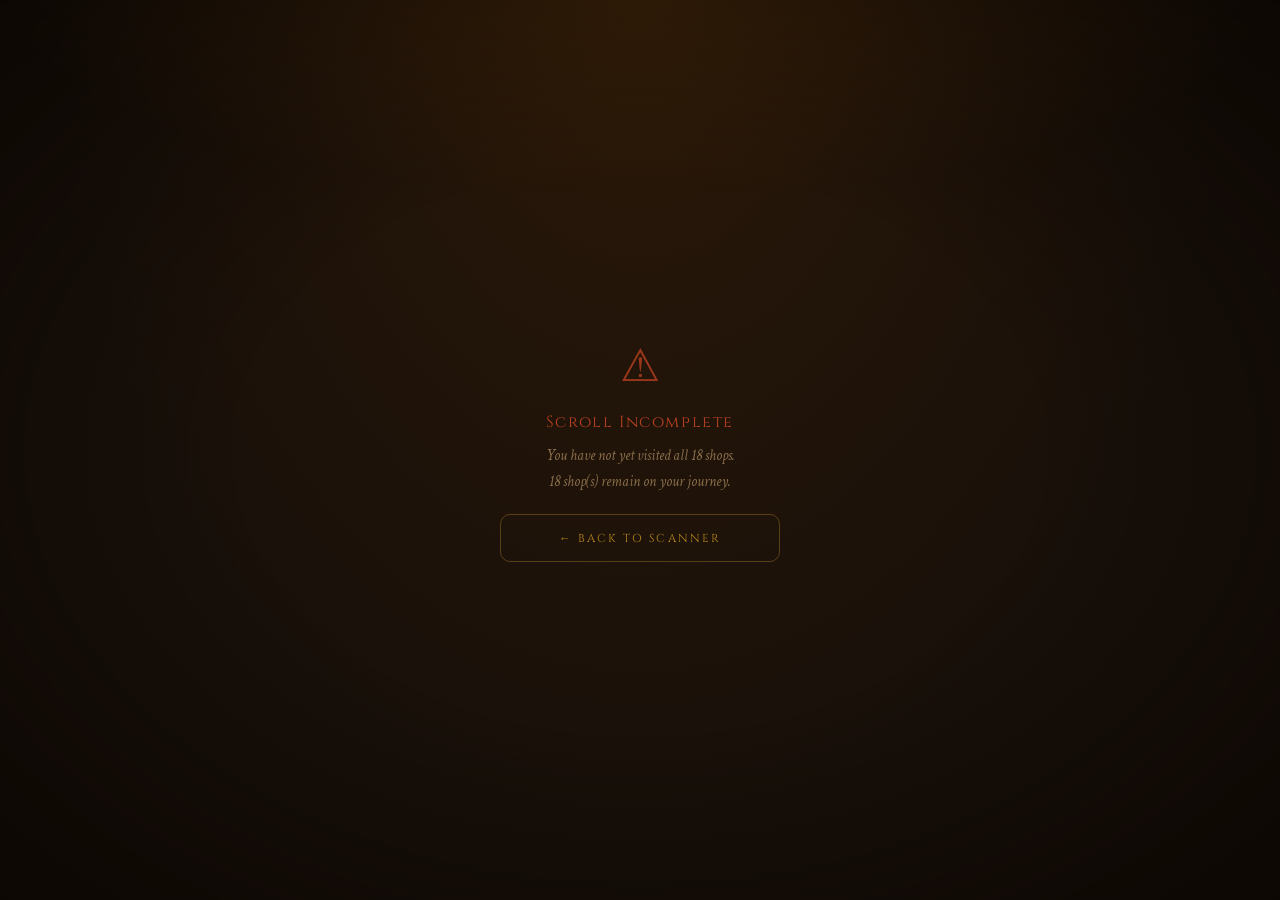
==== completion.html @ 2f6694fc "Final modal and navigation updates" ====
<!DOCTYPE html>
<html lang="en">
<head>
  <meta charset="UTF-8" />
  <meta name="viewport" content="width=device-width, initial-scale=1.0, viewport-fit=cover" />
  <title>Mystery Journey — Quest Complete</title>
  <link rel="preconnect" href="https://fonts.googleapis.com" />
  <link rel="preconnect" href="https://fonts.gstatic.com" crossorigin />
  <link href="https://fonts.googleapis.com/css2?family=Cinzel:wght@400;600;700&family=Crimson+Text:ital,wght@0,400;0,600;1,400&family=Noto+Serif+JP:wght@400;700&display=swap" rel="stylesheet" />
  <link rel="stylesheet" href="style.css" />
</head>
<body>

  <div class="completion-wrapper">

    <p class="completion-subtitle">18問全問正解</p>
    <h1 class="completion-title">ミッション達成</h1>

    <p style="
      font-family:'Crimson Text',serif;
      font-style:italic;
      font-size:0.95rem;
      color:var(--text-muted);
      margin-bottom:26px;
      max-width:320px;
      line-height:1.75;
      text-align:center;
    ">
      君のおかげで<br>
      隠されたメッセージが明らかになった！<br>
    </p>

    <!-- Final answer scroll -->
    <div class="final-answer-box" style="max-width:var(--max-width); width:100%;">
      <div class="final-answer-label">キーワード</div>
      <div class="final-answer-text" id="final-answer-text">…</div>
    </div>

    <!-- Keyword box — all letters revealed -->
    <div class="keyword-box" style="max-width:var(--max-width); width:100%; margin-bottom:20px;">
      <div class="keyword-box-title">― Complete Scroll ―</div>
      <div id="letters-container"></div>
    </div>

    <!-- Overall rating -->
    <div class="completion-rating-box">
      <p class="rating-label" style="text-align:center; margin-bottom:10px;">
        文化祭はいかがでしたか？
        <span class="rating-optional">(任意)</span>
      </p>
      <div class="stars-row" style="justify-content:center;">
        <label class="star-label" data-value="1" for="cs1">★</label>
        <input class="star-input" type="radio" id="cs1" name="cstars" value="1" />
        <label class="star-label" data-value="2" for="cs2">★</label>
        <input class="star-input" type="radio" id="cs2" name="cstars" value="2" />
        <label class="star-label" data-value="3" for="cs3">★</label>
        <input class="star-input" type="radio" id="cs3" name="cstars" value="3" />
        <label class="star-label" data-value="4" for="cs4">★</label>
        <input class="star-input" type="radio" id="cs4" name="cstars" value="4" />
        <label class="star-label" data-value="5" for="cs5">★</label>
        <input class="star-input" type="radio" id="cs5" name="cstars" value="5" />
      </div>
      <button class="btn-primary" id="rate-btn" style="margin-top:14px;">決定</button>
      <p id="rating-saved" style="
        display:none;
        text-align:center;
        color:var(--correct);
        font-family:'Crimson Text',serif;
        font-style:italic;
        margin-top:10px;
        font-size:0.95rem;
      ">✦ ありがとございました！</p>
    </div>

    <p style="
      font-family:'Crimson Text',serif;
      font-style:italic;
      font-size:0.88rem;
      color:var(--text-muted);
      max-width:300px;
      line-height:1.9;
      text-align:center;
    ">
      この画面をどこどこに見せると<br>無料で模擬店を体験できるよ ✦
    </p>
  </div>

  <script src="db.js"></script>
  <script>
    // ---- Letter layout (same as app.js) -------------------
    const QUESTIONS_COMPLETION = [
      { shopId:1,  letter:'あ' }, { shopId:2,  letter:'か' },
      { shopId:3,  letter:'つ' }, { shopId:4,  letter:'き' },
      { shopId:5,  letter:'に' }, { shopId:6,  letter:'さ' },
      { shopId:7,  letter:'け' }, { shopId:8,  letter:'わ' },
      { shopId:9,  letter:'れ' }, { shopId:10, letter:'ら' },
      { shopId:11, letter:'の' }, { shopId:12, letter:'は' },
      { shopId:13, letter:'ま' }, { shopId:14, letter:'ゆ' },
      { shopId:15, letter:'う' }, { shopId:16, letter:'5'  },
      { shopId:17, letter:'1'  }, { shopId:18, letter:'7'  },
    ];

    const LETTER_ROWS = [
      { shopIds: [16, 17, 18], separatorAfter: 16, separator: '／' },
      { shopIds: [1, 2, 3, 4, 5, 6, 7],            trailingChar: '、' },
      { shopIds: [8, 9, 10, 11, 12, 13, 14, 15] },
    ];

    // ---- Guard: must have completed all 18 ----------------
    const state = QuizDB.getPlayerState();

    if (!state.completed && state.completedShops.length < 18) {
      document.querySelector('.completion-wrapper').innerHTML = `
        <div class="error-icon" style="font-size:2.8rem; color:var(--wrong); margin-bottom:14px;">⚠</div>
        <div style="font-family:'Cinzel',serif; font-size:1rem; color:var(--wrong); letter-spacing:0.1em; margin-bottom:10px;">Scroll Incomplete</div>
        <p style="font-family:'Crimson Text',serif; font-style:italic; color:var(--text-muted); font-size:0.95rem; max-width:280px; text-align:center; line-height:1.7;">
          You have not yet visited all 18 shops.<br>
          ${18 - state.completedShops.length} shop(s) remain on your journey.
        </p>
        <div style="margin-top:20px; width:100%; max-width:280px;">
          <button class="btn-home" onclick="window.location.href='index.html'">← Back to Scanner</button>
        </div>
      `;
    } else {

      // Final answer: rows in reading order (first row last, etc.)
      // Spell it out: 5／17  あかつきにさけ、われらのはまゆう
      const answerStr = '5／17　あかつきにさけ、われらのはまゆう';
      document.getElementById('final-answer-text').textContent = answerStr;

      // Render keyword box — all unlocked
      renderKeywordBoxComplete();

      // Confetti
      launchConfetti();

      // Star rating
      document.querySelectorAll('.star-label').forEach(label => {
        label.addEventListener('touchstart', (e) => {
          e.preventDefault();
          const val = parseInt(label.dataset.value);
          document.getElementById(label.getAttribute('for')).checked = true;
          highlightStars(val);
        }, { passive: false });
        label.addEventListener('click', () => highlightStars(parseInt(label.dataset.value)));
      });

      document.getElementById('rate-btn').addEventListener('click', () => {
        const checked = document.querySelector('.star-input:checked');
        if (!checked) return;
        const stars = parseInt(checked.value);
        const s2 = QuizDB.getPlayerState();
        s2.completionRating = stars;
        QuizDB.savePlayerState(s2);
        QuizDB.saveResult({ shopId: 0, questionIndex: -1, correct: true, stars, attempts: 1 });
        document.getElementById('rating-saved').style.display = 'block';
        document.getElementById('rate-btn').disabled = true;
      });
    }

    function renderKeywordBoxComplete() {
      const container = document.getElementById('letters-container');
      container.innerHTML = '';

      LETTER_ROWS.forEach((rowDef, rowIdx) => {
        const rowEl = document.createElement('div');
        rowEl.className = 'letter-row';

        rowDef.shopIds.forEach((shopId, idx) => {
          const qData = QUESTIONS_COMPLETION.find(q => q.shopId === shopId);

          const tile = document.createElement('div');
          tile.className = 'letter-tile unlocked';
          tile.textContent = qData.letter;
          tile.title = `Shop ${shopId}`;
          // Stagger animation
          tile.style.animationDelay = `${(rowIdx * 8 + idx) * 0.07}s`;
          tile.classList.add('just-revealed');
          rowEl.appendChild(tile);

          if (rowDef.separatorAfter && shopId === rowDef.separatorAfter) {
            const sep = document.createElement('span');
            sep.className = 'row-separator';
            sep.textContent = rowDef.separator;
            rowEl.appendChild(sep);
          }
        });

        if (rowDef.trailingChar) {
          const trail = document.createElement('span');
          trail.className = 'row-trailing';
          trail.textContent = rowDef.trailingChar;
          rowEl.appendChild(trail);
        }

        container.appendChild(rowEl);
      });
    }

    function highlightStars(upTo) {
      document.querySelectorAll('.star-label').forEach(label => {
        label.classList.toggle('lit', parseInt(label.dataset.value) <= upTo);
      });
    }

    // Warm gold confetti
    function launchConfetti() {
      const colors = ['#d4a017','#b8891a','#f0dfa8','#7a5c22','#e8c87a','#fffbe6'];
      for (let i = 0; i < 65; i++) {
        const p = document.createElement('div');
        p.className = 'confetti-particle';
        p.style.left              = Math.random() * 100 + 'vw';
        p.style.top               = '-12px';
        p.style.background        = colors[Math.floor(Math.random() * colors.length)];
        p.style.animationDuration = (2.5 + Math.random() * 3) + 's';
        p.style.animationDelay    = (Math.random() * 2.2) + 's';
        p.style.width             = (5 + Math.random() * 7) + 'px';
        p.style.height            = (5 + Math.random() * 7) + 'px';
        document.body.appendChild(p);
        p.addEventListener('animationend', () => p.remove());
      }
    }

    // Block back navigation
    history.pushState(null, '', window.location.href);
    window.addEventListener('popstate', () => {
      history.pushState(null, '', window.location.href);
    });
  </script>
</body>
</html>
---- style.css ----
/* ============================================================
   MYSTERY JOURNEY — MOBILE-FIRST PARCHMENT THEME
   style.css
   ============================================================
   TABLE OF CONTENTS:
   1.  CSS Variables & Root
   2.  Reset & Base (mobile-first)
   3.  Background & Texture
   4.  Typography
   5.  Layout & Containers
   6.  Header & Progress Bar
   7.  Shop Badge
   8.  Question Card
   9.  Answer Choices
   10. Star Rating
   11. Buttons (Submit / Retry)
   12. Result Panel
   13. Keyword Box (Letter Reveal)
   14. QR Scanner Area
   15. Completion Screen
   16. Entry / Scan Screen
   17. Error Screen
   18. Admin Panel
   19. Animations
   20. Tablet & larger breakpoints
   ============================================================ */


/* ============================================================
   1. CSS VARIABLES & ROOT
   ============================================================ */
:root {
  /* Parchment tones */
  --bg-deep:          #18100a;
  --bg-card:          #261a0c;
  --bg-card-alt:      #2f2010;

  /* Gold palette */
  --gold-bright:      #d4a017;
  --gold-mid:         #b8891a;
  --gold-dim:         #7a5c22;
  --gold-glow:        rgba(212, 160, 23, 0.28);

  /* Text */
  --text-bright:      #f0e0c0;
  --text-main:        #d0b890;
  --text-muted:       #8a6e4a;

  /* Borders */
  --border-dim:       rgba(160, 120, 40, 0.20);
  --border-mid:       rgba(160, 120, 40, 0.45);
  --border-bright:    rgba(212, 160, 23, 0.75);

  /* States */
  --correct:          #5a9e32;
  --correct-bg:       rgba(70, 120, 36, 0.18);
  --correct-border:   rgba(90, 158, 50, 0.55);
  --wrong:            #b84020;
  --wrong-bg:         rgba(150, 55, 20, 0.18);
  --wrong-border:     rgba(180, 64, 32, 0.55);

  /* Sizing — mobile-optimised touch targets */
  --radius-sm:        5px;
  --radius-md:        10px;
  --radius-lg:        16px;
  --tap-min:          48px;   /* minimum touch target height */
  --page-pad:         16px;   /* horizontal page padding */
  --max-width:        520px;  /* max card width */
}


/* ============================================================
   2. RESET & BASE
   ============================================================ */
*, *::before, *::after {
  box-sizing: border-box;
  margin: 0;
  padding: 0;
  -webkit-tap-highlight-color: transparent;
}

html {
  /* Prevent font size inflation on orientation change */
  -webkit-text-size-adjust: 100%;
  text-size-adjust: 100%;
  font-size: 16px;
  scroll-behavior: smooth;
}

body {
  background-color: var(--bg-deep);
  background-image: radial-gradient(ellipse at 50% 0%, #2a1808 0%, #18100a 65%);
  color: var(--text-main);
  font-family: 'Crimson Text', Georgia, serif;
  min-height: 100dvh;          /* dvh = dynamic viewport height (mobile safe) */
  overflow-x: hidden;
  position: relative;
  /* Prevent iOS bounce scroll on body */
  overscroll-behavior: none;
}

ul { list-style: none; }

a {
  color: var(--gold-bright);
  text-decoration: none;
}


/* ============================================================
   3. BACKGROUND & TEXTURE
   ============================================================ */

/* Vignette */
body::before {
  content: '';
  position: fixed;
  inset: 0;
  background: radial-gradient(ellipse at center, transparent 45%, rgba(8, 4, 1, 0.70) 100%);
  pointer-events: none;
  z-index: 0;
}

/* Warm glow top */
body::after {
  content: '';
  position: fixed;
  top: 0; left: 0; right: 0;
  height: 200px;
  background: radial-gradient(ellipse at 50% 0%, rgba(190, 110, 16, 0.09) 0%, transparent 70%);
  pointer-events: none;
  z-index: 0;
}


/* ============================================================
   4. TYPOGRAPHY
   ============================================================ */

/* Loaded in HTML: Cinzel (display), Crimson Text (body), Noto Serif JP (JP chars) */

h1, h2, h3 {
  font-family: 'Cinzel', 'Times New Roman', serif;
  color: var(--text-bright);
  letter-spacing: 0.05em;
}

.gold-text    { color: var(--gold-bright); }
.correct-text { color: var(--correct); }
.wrong-text   { color: var(--wrong); }

.section-label {
  font-family: 'Cinzel', serif;
  font-size: 0.6rem;
  letter-spacing: 0.28em;
  text-transform: uppercase;
  color: var(--text-muted);
}


/* ============================================================
   5. LAYOUT & CONTAINERS
   ============================================================ */
.page-wrapper {
  position: relative;
  z-index: 2;
  min-height: 100dvh;
  display: flex;
  flex-direction: column;
  align-items: center;
  /* Extra bottom padding so content clears home-bar on iOS */
  padding: 12px var(--page-pad) calc(env(safe-area-inset-bottom) + 32px);
}

.container {
  width: 100%;
  max-width: var(--max-width);
}

/* Card */
.card {
  background: var(--bg-card);
  border: 1px solid var(--border-mid);
  border-radius: var(--radius-lg);
  padding: 20px 16px;
  position: relative;
  overflow: hidden;
  box-shadow: inset 0 1px 0 rgba(255,220,100,0.06), 0 3px 20px rgba(0,0,0,0.55);
}

/* Subtle top shimmer */
.card::before {
  content: '';
  position: absolute;
  top: 0; left: 10px; right: 10px;
  height: 1px;
  background: linear-gradient(90deg, transparent, rgba(212,160,23,0.22), transparent);
  pointer-events: none;
}

.card-correct-state {
  border-color: var(--correct-border);
  box-shadow: 0 0 0 1px var(--correct-border), 0 3px 20px rgba(0,0,0,0.55);
}

.card-wrong-state {
  border-color: var(--wrong-border);
  box-shadow: 0 0 0 1px var(--wrong-border), 0 3px 20px rgba(0,0,0,0.55);
}

.spacer    { height: 14px; }
.spacer-sm { height: 8px; }


/* ============================================================
   6. HEADER & PROGRESS BAR
   ============================================================ */
.app-header {
  width: 100%;
  display: flex;
  align-items: center;
  justify-content: space-between;
  padding: 10px 0 14px;
}

.app-logo {
  font-family: 'Cinzel', serif;
  font-size: 0.65rem;
  letter-spacing: 0.18em;
  color: var(--text-muted);
  text-transform: uppercase;
}

.question-counter {
  font-family: 'Cinzel', serif;
  font-size: 0.7rem;
  color: var(--gold-mid);
  letter-spacing: 0.08em;
}

/* Progress track */
.progress-track {
  width: 100%;
  height: 5px;
  background: rgba(80, 55, 18, 0.45);
  border-radius: 3px;
  border: 1px solid var(--border-dim);
  margin-bottom: 16px;
  overflow: hidden;
}

/* Width set via JS: style="width: X%" */
.progress-fill {
  height: 100%;
  background: linear-gradient(90deg, var(--gold-dim), var(--gold-bright));
  border-radius: 3px;
  transition: width 0.5s cubic-bezier(0.4, 0, 0.2, 1);
}


/* ============================================================
   7. SHOP BADGE
   ============================================================ */
.shop-badge {
  display: inline-flex;
  align-items: center;
  gap: 8px;
  background: rgba(100, 68, 18, 0.22);
  border: 1px solid var(--border-mid);
  border-radius: 100px;
  padding: 5px 14px;
  font-family: 'Cinzel', serif;
  font-size: 0.65rem;
  letter-spacing: 0.18em;
  color: var(--gold-mid);
  margin-bottom: 14px;
}

.shop-badge .dot {
  width: 5px;
  height: 5px;
  border-radius: 50%;
  background: var(--gold-bright);
  flex-shrink: 0;
  animation: flicker 2.5s ease-in-out infinite;
}


/* ============================================================
   8. QUESTION CARD
   ============================================================ */
.question-label {
  font-family: 'Cinzel', serif;
  font-size: 0.58rem;
  letter-spacing: 0.28em;
  color: var(--text-muted);
  text-transform: uppercase;
  margin-bottom: 10px;
}

.question-label::after {
  content: '';
  display: block;
  height: 1px;
  background: linear-gradient(90deg, var(--border-mid), transparent);
  margin-top: 5px;
}

.question-text {
  font-family: 'Crimson Text', Georgia, serif;
  /* Slightly larger on mobile for readability */
  font-size: 1.1rem;
  line-height: 1.75;
  color: var(--text-bright);
  margin-bottom: 20px;
}


/* ============================================================
   9. ANSWER CHOICES
   ============================================================ */
.choices-list {
  display: flex;
  flex-direction: column;
  gap: 9px;
  margin-bottom: 18px;
}

.choice-btn {
  width: 100%;
  min-height: var(--tap-min);
  display: flex;
  align-items: center;
  gap: 12px;
  background: rgba(50, 34, 12, 0.55);
  border: 1px solid var(--border-dim);
  border-radius: var(--radius-md);
  padding: 12px 14px;
  cursor: pointer;
  color: var(--text-main);
  font-family: 'Crimson Text', Georgia, serif;
  font-size: 1rem;
  text-align: left;
  transition: background 0.18s, border-color 0.18s;
  /* Prevent text selection on double-tap */
  user-select: none;
  -webkit-user-select: none;
}

.choice-btn:active:not(:disabled) {
  background: rgba(90, 62, 18, 0.50);
  border-color: var(--gold-dim);
}

/* Letter label A/B/C/D */
.choice-key {
  font-family: 'Cinzel', serif;
  font-size: 0.62rem;
  letter-spacing: 0.06em;
  color: var(--gold-dim);
  border: 1px solid var(--border-dim);
  border-radius: 3px;
  min-width: 26px;
  height: 26px;
  display: flex;
  align-items: center;
  justify-content: center;
  flex-shrink: 0;
  transition: background 0.18s, border-color 0.18s, color 0.18s;
}

/* Selected */
.choice-btn.selected {
  border-color: var(--gold-mid);
  background: rgba(110, 76, 20, 0.38);
}

.choice-btn.selected .choice-key {
  background: var(--gold-mid);
  color: #1a0e04;
  border-color: var(--gold-mid);
}

/* Correct */
.choice-btn.correct {
  border-color: var(--correct-border);
  background: var(--correct-bg);
  color: #8acc60;
}

.choice-btn.correct .choice-key {
  background: var(--correct);
  color: #0e1a08;
  border-color: var(--correct);
}

/* Wrong */
.choice-btn.wrong {
  border-color: var(--wrong-border);
  background: var(--wrong-bg);
  color: #cc7050;
}

.choice-btn.wrong .choice-key {
  background: var(--wrong);
  color: #1a0806;
  border-color: var(--wrong);
}

.choice-btn:disabled {
  cursor: default;
  opacity: 0.62;
}


/* ============================================================
   10. STAR RATING
   ============================================================ */
.rating-section {
  margin-top: 18px;
  padding-top: 16px;
  border-top: 1px solid var(--border-dim);
}

.rating-label {
  font-family: 'Cinzel', serif;
  font-size: 0.58rem;
  letter-spacing: 0.22em;
  color: var(--text-muted);
  text-transform: uppercase;
  margin-bottom: 10px;
}

.stars-row {
  display: flex;
  gap: 6px;
  align-items: center;
}

/* Stars — large enough to tap easily */
.star-label {
  font-size: 1.75rem;
  cursor: pointer;
  color: rgba(160, 120, 40, 0.25);
  transition: color 0.15s, transform 0.1s;
  user-select: none;
  -webkit-user-select: none;
  line-height: 1;
  /* Expand tap area */
  padding: 4px 2px;
}

.star-label:active,
.star-label.lit {
  color: var(--gold-bright);
  filter: drop-shadow(0 0 4px rgba(212,160,23,0.55));
}

.star-input { display: none; }

.rating-optional {
  font-size: 0.78rem;
  color: var(--text-muted);
  font-style: italic;
  margin-left: 4px;
}


/* ============================================================
   11. BUTTONS — Submit / Retry / Primary / Secondary
   ============================================================ */

/* Primary — gold wood */
.btn-primary {
  width: 100%;
  min-height: var(--tap-min);
  padding: 13px 16px;
  background: linear-gradient(180deg, #7a5c22 0%, #4a3610 100%);
  border: 1px solid var(--gold-mid);
  border-radius: var(--radius-md);
  color: #f0dfa8;
  font-family: 'Cinzel', serif;
  font-size: 0.75rem;
  letter-spacing: 0.2em;
  text-transform: uppercase;
  cursor: pointer;
  box-shadow: inset 0 1px 0 rgba(255,220,100,0.14), 0 2px 8px rgba(0,0,0,0.4);
  transition: background 0.18s, border-color 0.18s;
  /* Prevent double-tap zoom */
  touch-action: manipulation;
}

.btn-primary:active:not(:disabled) {
  background: linear-gradient(180deg, #5a4018 0%, #3a2810 100%);
  transform: translateY(1px);
}

.btn-primary:disabled {
  opacity: 0.38;
  cursor: default;
}

/* Secondary */
.btn-secondary {
  min-height: var(--tap-min);
  padding: 10px 18px;
  background: transparent;
  border: 1px solid var(--border-mid);
  border-radius: var(--radius-md);
  color: var(--text-muted);
  font-family: 'Cinzel', serif;
  font-size: 0.68rem;
  letter-spacing: 0.1em;
  text-transform: uppercase;
  cursor: pointer;
  touch-action: manipulation;
  transition: border-color 0.18s, color 0.18s;
}

.btn-secondary:active {
  border-color: var(--gold-mid);
  color: var(--gold-mid);
}

/* Retry — burnt sienna */
.btn-retry {
  width: 100%;
  min-height: var(--tap-min);
  padding: 13px 16px;
  background: linear-gradient(180deg, #5a2810 0%, #3a1808 100%);
  border: 1px solid var(--wrong-border);
  border-radius: var(--radius-md);
  color: #cc7050;
  font-family: 'Cinzel', serif;
  font-size: 0.75rem;
  letter-spacing: 0.2em;
  text-transform: uppercase;
  cursor: pointer;
  box-shadow: inset 0 1px 0 rgba(255,140,80,0.10), 0 2px 8px rgba(0,0,0,0.4);
  touch-action: manipulation;
  transition: background 0.18s;
}

.btn-retry:active {
  background: linear-gradient(180deg, #6a3820 0%, #4a2818 100%);
}

/* Back to home button */
.btn-home {
  width: 100%;
  min-height: var(--tap-min);
  padding: 13px 16px;
  background: transparent;
  border: 1px solid var(--border-mid);
  border-radius: var(--radius-md);
  color: var(--gold-mid);
  font-family: 'Cinzel', serif;
  font-size: 0.72rem;
  letter-spacing: 0.18em;
  text-transform: uppercase;
  cursor: pointer;
  touch-action: manipulation;
  transition: border-color 0.18s, color 0.18s;
}

.btn-home:active {
  border-color: var(--gold-bright);
  color: var(--gold-bright);
}


/* ============================================================
   12. RESULT PANEL
   ============================================================ */
.result-panel {
  display: none;
  border-radius: var(--radius-md);
  padding: 16px 18px;
  margin-bottom: 14px;
  text-align: center;
  position: relative;
}

.result-panel.visible { display: block; }

.result-panel::before {
  content: '— ✦ —';
  position: absolute;
  top: -8px;
  left: 50%;
  transform: translateX(-50%);
  background: var(--bg-card);
  padding: 0 10px;
  color: var(--gold-dim);
  font-size: 0.6rem;
  letter-spacing: 0.18em;
  white-space: nowrap;
}

.result-panel.correct-panel {
  background: var(--correct-bg);
  border: 1px solid var(--correct-border);
}

.result-panel.wrong-panel {
  background: var(--wrong-bg);
  border: 1px solid var(--wrong-border);
}

.result-icon {
  font-size: 1.6rem;
  margin-bottom: 4px;
  line-height: 1;
}

.result-title {
  font-family: 'Cinzel', serif;
  font-size: 0.85rem;
  letter-spacing: 0.12em;
  text-transform: uppercase;
  margin-bottom: 5px;
}

.result-subtitle {
  font-family: 'Crimson Text', serif;
  font-size: 0.95rem;
  color: var(--text-muted);
  font-style: italic;
  line-height: 1.55;
}

/* Revealed letter in result panel */
.revealed-letter-spotlight {
  margin-top: 10px;
  font-family: 'Cinzel', serif;
  font-size: 0.58rem;
  letter-spacing: 0.22em;
  color: var(--text-muted);
  text-transform: uppercase;
}

.revealed-letter-char {
  display: inline-block;
  font-size: 2.4rem;
  color: var(--gold-bright);
  filter: drop-shadow(0 0 8px rgba(212,160,23,0.6));
  margin-top: 4px;
  font-family: 'Noto Serif JP', serif;
  animation: letter-reveal 0.6s cubic-bezier(0.34, 1.56, 0.64, 1) forwards;
}

/* Next shop hint */
.next-hint {
  display: none;
  margin-top: 14px;
  text-align: center;
  font-family: 'Crimson Text', serif;
  font-style: italic;
  font-size: 0.95rem;
  color: var(--text-muted);
  line-height: 1.75;
}

.next-hint .gold-text { color: var(--gold-bright); }


/* ============================================================
   13. KEYWORD BOX — Letter Reveal
   ============================================================ */

/* Outer card wrapper */
.keyword-box {
  background: var(--bg-card);
  border: 1px solid var(--border-mid);
  border-radius: var(--radius-lg);
  padding: 16px 14px 18px;
  position: relative;
  overflow: hidden;
  box-shadow: inset 0 1px 0 rgba(255,220,100,0.06), 0 3px 20px rgba(0,0,0,0.55);
}

.keyword-box::before {
  content: '';
  position: absolute;
  top: 0; left: 10px; right: 10px;
  height: 1px;
  background: linear-gradient(90deg, transparent, rgba(212,160,23,0.22), transparent);
  pointer-events: none;
}

.keyword-box-title {
  font-family: 'Cinzel', serif;
  font-size: 1.2rem;
  letter-spacing: 0.28em;
  color: var(--text-muted);
  text-transform: uppercase;
  margin-bottom: 14px;
  text-align: center;
}

.keyword-box-title::after {
  content: '';
  display: block;
  height: 1px;
  background: linear-gradient(90deg, transparent, var(--border-mid), transparent);
  margin-top: 6px;
}

/* Container for all rows */
#letters-container {
  display: flex;
  flex-direction: column;
  align-items: center;
  gap: 8px;
}

/* Each row of letters */
.letter-row {
  display: flex;
  align-items: center;
  justify-content: center;
  gap: 4px;
  flex-wrap: nowrap;
}

/* Individual tile */
.letter-tile {
  width: 36px;
  height: 40px;
  border-radius: var(--radius-sm);
  display: flex;
  align-items: center;
  justify-content: center;
  font-family: 'Noto Serif JP', serif;
  font-size: 1rem;
  position: relative;
  flex-shrink: 0;
}

/* Locked — shows ? */
.letter-tile.locked {
  background: rgba(35, 22, 6, 0.75);
  border: 1px solid var(--border-dim);
}

.letter-tile.locked::after {
  content: '?';
  position: absolute;
  color: var(--text-muted);
  font-size: 0.78rem;
  font-family: 'Cinzel', serif;
  opacity: 0.45;
}

/* Unlocked — gold reveal */
.letter-tile.unlocked {
  background: rgba(110, 78, 18, 0.22);
  border: 1px solid var(--gold-dim);
  color: var(--gold-bright);
  filter: drop-shadow(0 0 4px rgba(212,160,23,0.28));
}

/* The "just-revealed" pop animation applied once */
.letter-tile.just-revealed {
  animation: tile-unlock 0.55s cubic-bezier(0.34, 1.56, 0.64, 1) forwards;
}

/* Row separator characters (／、) */
.row-separator {
  font-family: 'Noto Serif JP', serif;
  font-size: 1.5rem;
  color: var(--text-muted);
  padding: 0 2px;
  flex-shrink: 0;
}

/* Trailing char (、) after row */
.row-trailing {
  font-family: 'Noto Serif JP', serif;
  font-size: 1.5rem;
  color: var(--text-muted);
  padding-left: 2px;
  flex-shrink: 0;
}


/* ============================================================
   14. QR SCANNER AREA (on index.html)
   ============================================================ */

/* The scanner replaces the ? placeholder */
.scanner-wrapper {
  width: 100%;
  max-width: 280px;
  margin: 0 auto 20px;
  position: relative;
  border-radius: var(--radius-lg);
  overflow: hidden;
  border: 2px solid var(--border-mid);
  box-shadow: 0 0 20px rgba(0,0,0,0.6);
  aspect-ratio: 1 / 1;
  background: #000;
}

/* The <video> element from jsQR */
#qr-video {
  width: 100%;
  height: 100%;
  object-fit: cover;
  display: block;
}

/* Corner brackets overlay — ornamental scanning frame */
.scanner-corners {
  position: absolute;
  inset: 0;
  pointer-events: none;
}

.scanner-corners::before,
.scanner-corners::after {
  content: '';
  position: absolute;
  width: 28px;
  height: 28px;
  border-color: var(--gold-bright);
  border-style: solid;
}

.scanner-corners::before {
  top: 10px; left: 10px;
  border-width: 3px 0 0 3px;
  border-radius: 4px 0 0 0;
}

.scanner-corners::after {
  bottom: 10px; right: 10px;
  border-width: 0 3px 3px 0;
  border-radius: 0 0 4px 0;
}

/* Extra two corners via a child span */
.scanner-corner-extra::before,
.scanner-corner-extra::after {
  content: '';
  position: absolute;
  width: 28px;
  height: 28px;
  border-color: var(--gold-bright);
  border-style: solid;
}

.scanner-corner-extra::before {
  top: 10px; right: 10px;
  border-width: 3px 3px 0 0;
  border-radius: 0 4px 0 0;
}

.scanner-corner-extra::after {
  bottom: 10px; left: 10px;
  border-width: 0 0 3px 3px;
  border-radius: 0 0 0 4px;
}

/* Scan sweep line animation */
.scanner-sweep {
  position: absolute;
  left: 6%; right: 6%;
  height: 2px;
  background: linear-gradient(90deg, transparent, var(--gold-bright), transparent);
  opacity: 0.7;
  animation: scan-sweep 2s linear infinite;
  pointer-events: none;
}

.scanner-status {
  font-family: 'Crimson Text', serif;
  font-size: 1.2rem;
  font-style: italic;
  color: var(--text-muted);
  text-align: center;
  margin-top: 8px;
  margin-bottom: 14px;
  min-height: 1.4em;
}

/* Manual shop entry fallback */
.manual-entry {
  display: flex;
  gap: 8px;
  align-items: center;
  margin-top: 14px;
}

.manual-entry input[type="number"] {
  flex: 1;
  min-height: var(--tap-min);
  background: rgba(40, 26, 8, 0.8);
  border: 1px solid var(--border-mid);
  border-radius: var(--radius-sm);
  color: var(--text-main);
  font-family: 'Crimson Text', serif;
  font-size: 1.05rem;
  padding: 10px 14px;
  outline: none;
  -webkit-appearance: none;
}

.manual-entry input[type="number"]:focus {
  border-color: var(--gold-mid);
}

/* Hide the spinner arrows on number input */
.manual-entry input[type="number"]::-webkit-inner-spin-button,
.manual-entry input[type="number"]::-webkit-outer-spin-button {
  -webkit-appearance: none;
}


/* ============================================================
   15. COMPLETION SCREEN
   ============================================================ */
.completion-wrapper {
  min-height: 100dvh;
  display: flex;
  flex-direction: column;
  align-items: center;
  justify-content: flex-start;
  padding: 40px var(--page-pad) calc(env(safe-area-inset-bottom) + 40px);
  position: relative;
  z-index: 2;
  text-align: center;
}

.completion-title {
  font-family: 'Cinzel', serif;
  font-size: clamp(1.5rem, 6vw, 2.4rem);
  color: var(--gold-bright);
  letter-spacing: 0.1em;
  text-transform: uppercase;
  filter: drop-shadow(0 2px 6px rgba(180,130,20,0.45));
  margin-bottom: 6px;
  animation: fade-in-up 0.8s ease forwards;
}

.completion-subtitle {
  font-family: 'Crimson Text', serif;
  font-size: 0.95rem;
  color: var(--text-muted);
  font-style: italic;
  letter-spacing: 0.06em;
  margin-bottom: 28px;
}

.final-answer-box {
  background: linear-gradient(155deg, #2c1e08 0%, #201508 100%);
  border: 1px solid var(--gold-mid);
  border-radius: var(--radius-lg);
  padding: 22px 20px;
  margin-bottom: 22px;
  width: 100%;
  max-width: var(--max-width);
  position: relative;
  box-shadow: inset 0 1px 0 rgba(255,220,100,0.10), 0 5px 24px rgba(0,0,0,0.5);
}

.final-answer-box::before {
  content: '❧';
  position: absolute; top: 8px; left: 14px;
  color: var(--gold-dim); font-size: 0.9rem; opacity: 0.55;
}

.final-answer-box::after {
  content: '❧';
  position: absolute; top: 8px; right: 14px;
  color: var(--gold-dim); font-size: 0.9rem; opacity: 0.55;
  transform: scaleX(-1);
}

.final-answer-label {
  font-family: 'Cinzel', serif;
  font-size: 0.58rem;
  letter-spacing: 0.26em;
  color: var(--text-muted);
  text-transform: uppercase;
  margin-bottom: 12px;
}

.final-answer-text {
  font-family: 'Noto Serif JP', serif;
  font-size: clamp(1.2rem, 4.5vw, 1.8rem);
  color: var(--gold-bright);
  filter: drop-shadow(0 0 6px rgba(212,160,23,0.5));
  letter-spacing: 0.05em;
  word-break: break-all;
  line-height: 1.5;
}

.confetti-particle {
  position: fixed;
  pointer-events: none;
  animation: confetti-fall linear forwards;
  z-index: 999;
  border-radius: 2px;
}

.completion-rating-box {
  width: 100%;
  max-width: var(--max-width);
  background: var(--bg-card);
  border: 1px solid var(--border-mid);
  border-radius: var(--radius-lg);
  padding: 18px 16px;
  margin-bottom: 18px;
  box-shadow: 0 3px 18px rgba(0,0,0,0.4);
}


/* ============================================================
   16. ENTRY / SCAN SCREEN
   ============================================================ */
.entry-wrapper {
  min-height: 100dvh;
  display: flex;
  flex-direction: column;
  align-items: center;
  justify-content: center;
  padding: 32px var(--page-pad) calc(env(safe-area-inset-bottom) + 32px);
  position: relative;
  z-index: 2;
  text-align: center;
}

.entry-title {
  font-family: 'Cinzel', serif;
  font-size: clamp(1.4rem, 6vw, 2rem);
  color: var(--gold-bright);
  filter: drop-shadow(0 2px 5px rgba(180,130,20,0.38));
  letter-spacing: 0.1em;
  margin-bottom: 4px;
}

.entry-sub {
  font-family: 'Crimson Text', serif;
  font-size: 0.88rem;
  color: var(--text-muted);
  font-style: italic;
  margin-bottom: 24px;
}

.entry-instructions {
  font-family: 'Crimson Text', serif;
  font-size: 0.95rem;
  color: var(--text-main);
  line-height: 1.8;
  max-width: 320px;
  margin: 0 auto 22px;
}


/* ============================================================
   17. ERROR SCREEN
   ============================================================ */
.error-wrapper {
  min-height: 100dvh;
  display: flex;
  flex-direction: column;
  align-items: center;
  justify-content: center;
  padding: 32px var(--page-pad);
  z-index: 2;
  text-align: center;
  position: relative;
}

.error-icon {
  font-size: 3rem;
  color: var(--wrong);
  margin-bottom: 14px;
  opacity: 0.8;
}

.error-title {
  font-family: 'Cinzel', serif;
  font-size: 1.1rem;
  color: var(--wrong);
  letter-spacing: 0.1em;
  margin-bottom: 8px;
}

.error-sub {
  font-family: 'Crimson Text', serif;
  font-size: 0.95rem;
  color: var(--text-muted);
  font-style: italic;
  line-height: 1.7;
}


/* ============================================================
   18. ADMIN PANEL
   ============================================================ */
.admin-header {
  padding: 16px 0 22px;
  border-bottom: 1px solid var(--border-dim);
  margin-bottom: 22px;
}

.admin-title {
  font-family: 'Cinzel', serif;
  font-size: 1.1rem;
  color: var(--gold-mid);
  letter-spacing: 0.08em;
}

.admin-stats-grid {
  display: grid;
  grid-template-columns: repeat(2, 1fr);
  gap: 10px;
  margin-bottom: 22px;
}

.stat-card {
  background: var(--bg-card);
  border: 1px solid var(--border-dim);
  border-radius: var(--radius-md);
  padding: 14px 10px;
  text-align: center;
}

.stat-value {
  font-family: 'Cinzel', serif;
  font-size: 1.6rem;
  color: var(--gold-bright);
}

.stat-label {
  font-family: 'Cinzel', serif;
  font-size: 0.52rem;
  letter-spacing: 0.14em;
  color: var(--text-muted);
  text-transform: uppercase;
  margin-top: 3px;
}

.data-table {
  width: 100%;
  border-collapse: collapse;
  font-size: 0.88rem;
  font-family: 'Crimson Text', serif;
}

.data-table th {
  font-family: 'Cinzel', serif;
  font-size: 0.52rem;
  letter-spacing: 0.14em;
  text-transform: uppercase;
  color: var(--text-muted);
  padding: 8px 12px;
  text-align: left;
  border-bottom: 1px solid var(--border-dim);
}

.data-table td {
  padding: 10px 12px;
  border-bottom: 1px solid rgba(110,75,18,0.12);
  color: var(--text-main);
  vertical-align: top;
}

.data-table tr:active td { background: rgba(110, 75, 18, 0.08); }

.stars-display { color: var(--gold-bright); }

.shop-tag {
  display: inline-block;
  background: rgba(90, 60, 14, 0.28);
  border: 1px solid var(--border-dim);
  border-radius: 3px;
  padding: 2px 7px;
  font-family: 'Cinzel', serif;
  font-size: 0.58rem;
  letter-spacing: 0.07em;
  color: var(--gold-mid);
}

.btn-danger {
  min-height: var(--tap-min);
  padding: 10px 16px;
  background: transparent;
  border: 1px solid var(--wrong-border);
  border-radius: var(--radius-sm);
  color: var(--wrong);
  font-family: 'Cinzel', serif;
  font-size: 0.62rem;
  letter-spacing: 0.1em;
  text-transform: uppercase;
  cursor: pointer;
  touch-action: manipulation;
  transition: background 0.18s;
}

.btn-danger:active { background: var(--wrong-bg); }

.export-btn {
  min-height: var(--tap-min);
  padding: 10px 16px;
  background: transparent;
  border: 1px solid var(--correct-border);
  border-radius: var(--radius-sm);
  color: var(--correct);
  font-family: 'Cinzel', serif;
  font-size: 0.62rem;
  letter-spacing: 0.1em;
  text-transform: uppercase;
  cursor: pointer;
  touch-action: manipulation;
  transition: background 0.18s;
}

.export-btn:active { background: var(--correct-bg); }


/* ============================================================
   19. ANIMATIONS
   ============================================================ */

@keyframes flicker {
  0%, 100% { opacity: 1; }
  42%  { opacity: 0.55; }
  52%  { opacity: 1; }
  72%  { opacity: 0.65; }
  82%  { opacity: 1; }
}

@keyframes letter-reveal {
  0%   { opacity: 0; transform: scale(0.3) rotate(-8deg); }
  60%  { transform: scale(1.18) rotate(2deg); }
  100% { opacity: 1; transform: scale(1) rotate(0deg); }
}

@keyframes tile-unlock {
  0%   { opacity: 0; transform: scale(0.45); }
  62%  { transform: scale(1.14); }
  100% { opacity: 1; transform: scale(1); }
}

@keyframes confetti-fall {
  0%   { transform: translateY(-16px) rotate(0deg); opacity: 1; }
  100% { transform: translateY(110dvh) rotate(720deg); opacity: 0; }
}

@keyframes fade-in-up {
  from { opacity: 0; transform: translateY(16px); }
  to   { opacity: 1; transform: translateY(0); }
}

@keyframes scan-sweep {
  0%   { top: 6%; }
  100% { top: 94%; }
}

.fade-in-up { animation: fade-in-up 0.45s ease forwards; }


/* ============================================================
   20. TABLET & LARGER BREAKPOINTS
   ============================================================ */

@media (min-width: 480px) {
  .page-wrapper { padding: 16px 20px 48px; }

  .letter-tile {
    width: 40px;
    height: 44px;
    font-size: 1.05rem;
  }

  .question-text { font-size: 1.15rem; }

  .choice-btn { font-size: 1.05rem; }

  .admin-stats-grid { grid-template-columns: repeat(4, 1fr); }
}

@media (min-width: 600px) {
  .completion-wrapper { justify-content: center; }
}
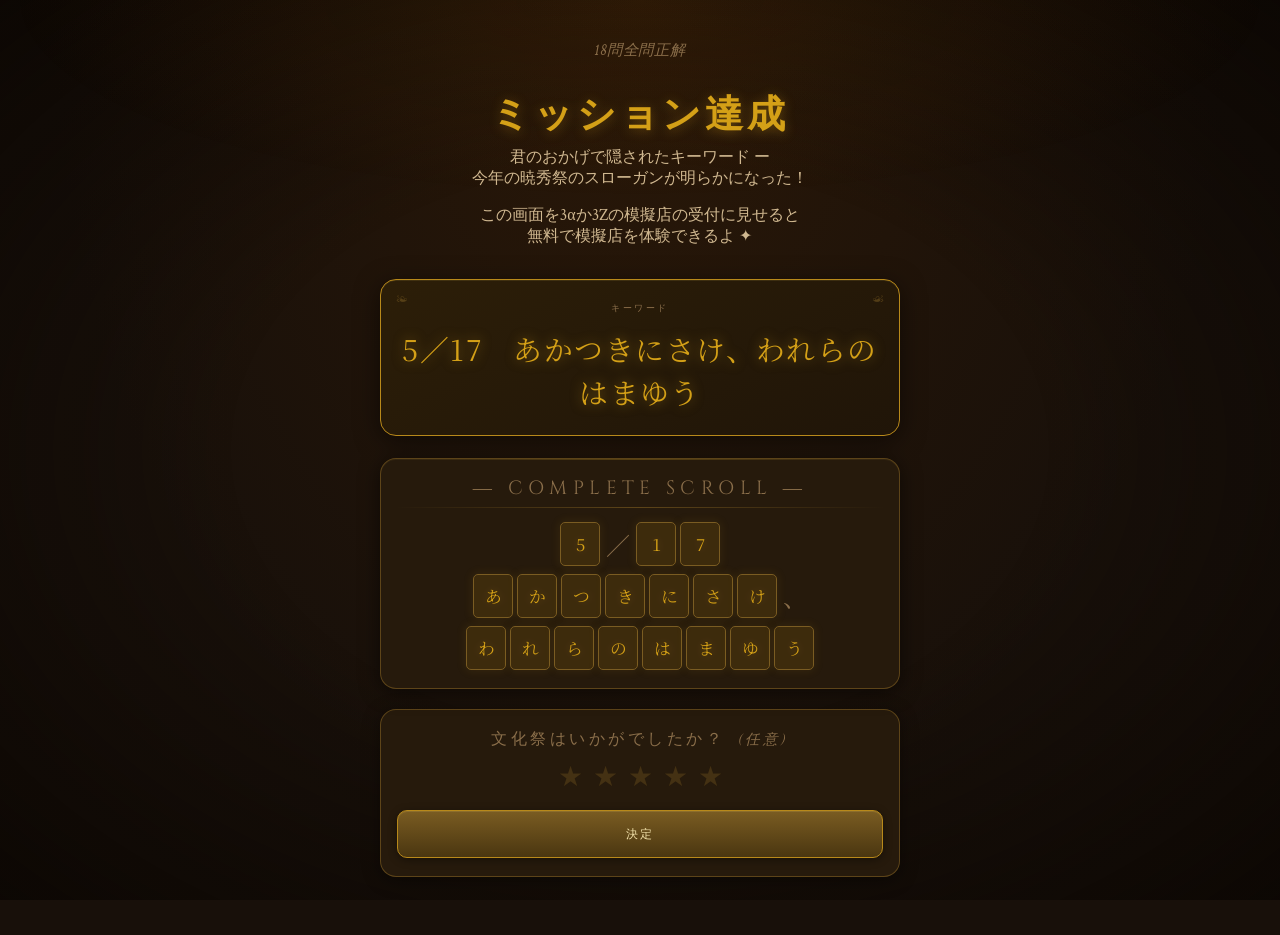
==== commit d2b52a79: "seventh" ====
--- a/completion.html
+++ b/completion.html
@@ -16,18 +16,12 @@
     <p class="completion-subtitle">18問全問正解</p>
     <h1 class="completion-title">ミッション達成</h1>
 
-    <p style="
-      font-family:'Crimson Text',serif;
-      font-style:italic;
-      font-size:0.95rem;
-      color:var(--text-muted);
-      margin-bottom:26px;
-      max-width:320px;
-      line-height:1.75;
-      text-align:center;
-    ">
-      君のおかげで<br>
-      隠されたメッセージが明らかになった！<br>
+    <p class="completion-instructions">
+      君のおかげで隠されたキーワード ー<br>
+      今年の暁秀祭のスローガンが明らかになった！<br>
+    </p>
+    <p class="completion-instructions" style="margin-top: 1rem; margin-bottom: 2rem;">
+      この画面を3αか3Zの模擬店の受付に見せると<br>無料で模擬店を体験できるよ ✦
     </p>
 
     <!-- Final answer scroll -->
@@ -69,20 +63,8 @@
         font-style:italic;
         margin-top:10px;
         font-size:0.95rem;
-      ">✦ ありがとございました！</p>
+      ">✦ ありがとございました！ ✦</p>
     </div>
-
-    <p style="
-      font-family:'Crimson Text',serif;
-      font-style:italic;
-      font-size:0.88rem;
-      color:var(--text-muted);
-      max-width:300px;
-      line-height:1.9;
-      text-align:center;
-    ">
-      この画面をどこどこに見せると<br>無料で模擬店を体験できるよ ✦
-    </p>
   </div>
 
   <script src="db.js"></script>
@@ -108,20 +90,6 @@
 
     // ---- Guard: must have completed all 18 ----------------
     const state = QuizDB.getPlayerState();
-
-    if (!state.completed && state.completedShops.length < 18) {
-      document.querySelector('.completion-wrapper').innerHTML = `
-        <div class="error-icon" style="font-size:2.8rem; color:var(--wrong); margin-bottom:14px;">⚠</div>
-        <div style="font-family:'Cinzel',serif; font-size:1rem; color:var(--wrong); letter-spacing:0.1em; margin-bottom:10px;">Scroll Incomplete</div>
-        <p style="font-family:'Crimson Text',serif; font-style:italic; color:var(--text-muted); font-size:0.95rem; max-width:280px; text-align:center; line-height:1.7;">
-          You have not yet visited all 18 shops.<br>
-          ${18 - state.completedShops.length} shop(s) remain on your journey.
-        </p>
-        <div style="margin-top:20px; width:100%; max-width:280px;">
-          <button class="btn-home" onclick="window.location.href='index.html'">← Back to Scanner</button>
-        </div>
-      `;
-    } else {
 
       // Final answer: rows in reading order (first row last, etc.)
       // Spell it out: 5／17  あかつきにさけ、われらのはまゆう
@@ -156,7 +124,6 @@
         document.getElementById('rating-saved').style.display = 'block';
         document.getElementById('rate-btn').disabled = true;
       });
-    }
 
     function renderKeywordBoxComplete() {
       const container = document.getElementById('letters-container');
--- a/style.css
+++ b/style.css
@@ -17,6 +17,7 @@
    12. Result Panel
    13. Keyword Box (Letter Reveal)
    14. QR Scanner Area
+   14b. INFO BUTTONS & MODAL
    15. Completion Screen
    16. Entry / Scan Screen
    17. Error Screen
@@ -291,7 +292,7 @@
    ============================================================ */
 .question-label {
   font-family: 'Cinzel', serif;
-  font-size: 0.58rem;
+  font-size: 0.8rem;
   letter-spacing: 0.28em;
   color: var(--text-muted);
   text-transform: uppercase;
@@ -424,7 +425,7 @@
 
 .rating-label {
   font-family: 'Cinzel', serif;
-  font-size: 0.58rem;
+  font-size: 1rem;
   letter-spacing: 0.22em;
   color: var(--text-muted);
   text-transform: uppercase;
@@ -459,7 +460,7 @@
 .star-input { display: none; }
 
 .rating-optional {
-  font-size: 0.78rem;
+  font-size: 0.9rem;
   color: var(--text-muted);
   font-style: italic;
   margin-left: 4px;
@@ -916,6 +917,163 @@
   -webkit-appearance: none;
 }
 
+/* ============================================================
+   14b. INFO BUTTONS & MODAL
+   ============================================================ */
+
+/* Row of 3 buttons */
+.info-btn-row {
+  display: flex;
+  gap: 8px;
+  width: 100%;
+  margin-bottom: 16px;
+  margin-top: 3rem;;
+}
+
+.info-btn {
+  flex: 1;
+  min-height: var(--tap-min);
+  background: rgba(60, 40, 12, 0.55);
+  border: 1px solid var(--border-mid);
+  border-radius: var(--radius-md);
+  color: var(--gold-mid);
+  font-family: 'Cinzel', serif;
+  font-size: 0.58rem;
+  letter-spacing: 0.14em;
+  text-transform: uppercase;
+  cursor: pointer;
+  touch-action: manipulation;
+  transition: background 0.18s, border-color 0.18s;
+  /* Stack icon above label */
+  display: flex;
+  flex-direction: column;
+  align-items: center;
+  justify-content: center;
+  gap: 4px;
+  padding: 8px 4px;
+}
+
+.info-btn:active {
+  background: rgba(100, 68, 18, 0.45);
+  border-color: var(--gold-dim);
+}
+
+.info-btn .info-btn-icon {
+  font-size: 1.1rem;
+  line-height: 1;
+}
+
+.info-btn .info-btn-label {
+  font-size: 0.9rem;
+  letter-spacing: 0.16em;
+}
+
+/* Modal overlay — full screen dim */
+.info-modal-overlay {
+  display: none;
+  position: fixed;
+  inset: 0;
+  z-index: 100;
+  background: rgba(10, 6, 2, 0.82);
+  align-items: center;
+  justify-content: center;
+  padding: 24px var(--page-pad);
+}
+
+.info-modal-overlay.open {
+  display: flex;
+}
+
+/* Modal card */
+.info-modal-card {
+  background: var(--bg-card);
+  border: 1px solid var(--border-mid);
+  border-radius: var(--radius-lg);
+  padding: 26px 20px 22px;
+  width: 100%;
+  max-width: 420px;
+  position: relative;
+  box-shadow:
+    inset 0 1px 0 rgba(255, 220, 100, 0.07),
+    0 8px 32px rgba(0, 0, 0, 0.65);
+  /* Slide-up animation */
+  animation: fade-in-up 0.28s ease forwards;
+}
+
+/* Top shimmer line */
+.info-modal-card::before {
+  content: '';
+  position: absolute;
+  top: 0; left: 12px; right: 12px;
+  height: 1px;
+  background: linear-gradient(90deg, transparent, rgba(212, 160, 23, 0.22), transparent);
+  pointer-events: none;
+}
+
+/* Close button — top right corner */
+.info-modal-close {
+  position: absolute;
+  top: 12px;
+  right: 12px;
+  background: transparent;
+  border: none;
+  color: var(--text-muted);
+  font-size: 1rem;
+  line-height: 1;
+  cursor: pointer;
+  touch-action: manipulation;
+  padding: 4px;
+  /* Expand tap area without changing visible size */
+  margin: -4px;
+}
+
+.info-modal-close:active {
+  color: var(--gold-mid);
+}
+
+/* Modal title */
+.info-modal-title {
+  font-family: 'Cinzel', serif;
+  font-size: 0.82rem;
+  letter-spacing: 0.16em;
+  text-transform: uppercase;
+  color: var(--gold-bright);
+  margin-bottom: 14px;
+  padding-right: 24px; /* don't overlap close button */
+}
+
+/* Decorative rule under title */
+.info-modal-title::after {
+  content: '';
+  display: block;
+  height: 1px;
+  background: linear-gradient(90deg, var(--border-mid), transparent);
+  margin-top: 8px;
+}
+
+/* Modal body text */
+.info-modal-body {
+  font-family: 'Crimson Text', serif;
+  font-size: 1rem;
+  color: var(--text-main);
+  line-height: 1.9;
+}
+
+/* Each line item inside modal body */
+.info-modal-body li {
+  padding-left: 1.2em;
+  position: relative;
+  margin-bottom: 4px;
+}
+
+.info-modal-body li::before {
+  content: '✦';
+  position: absolute;
+  left: 0;
+  color: var(--gold-dim);
+  font-size: 0.6rem;
+  top: 0.3em;
+}
 
 /* ============================================================
    15. COMPLETION SCREEN
@@ -950,6 +1108,17 @@
   font-style: italic;
   letter-spacing: 0.06em;
   margin-bottom: 28px;
+}
+
+.completion-instructnions {
+  font-family: 'Crimson Text', serif;
+  font-style: italic;
+  font-size: 0.95rem;
+  color: var(--text-muted);
+  margin-bottom: 26px;
+  max-width: 320px;
+  line-height: 1.75;
+  text-align: center;
 }
 
 .final-answer-box {
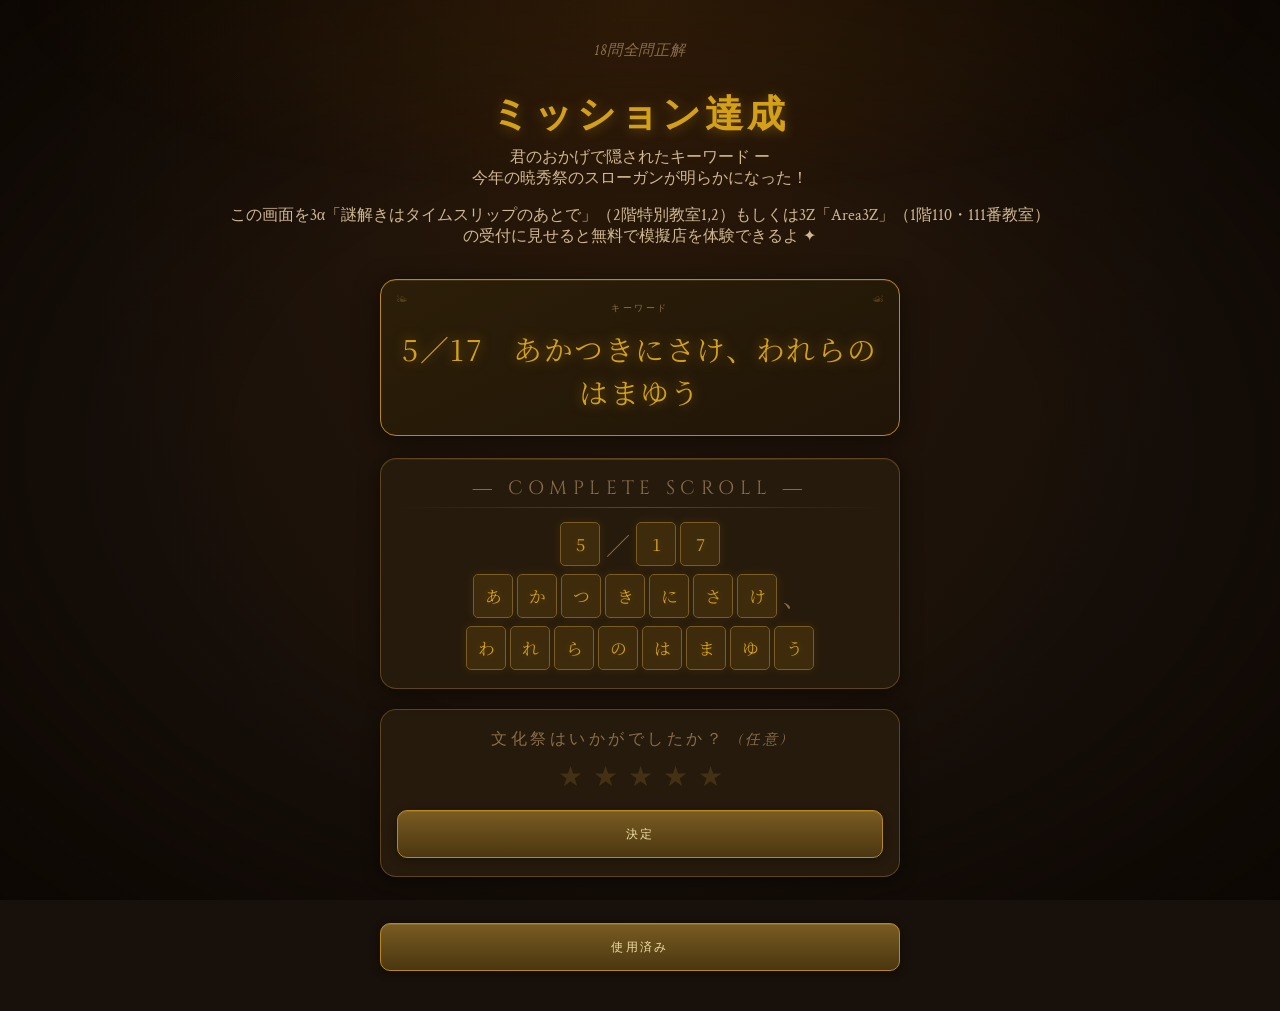
==== commit ef62a566: "eighth" ====
--- a/completion.html
+++ b/completion.html
@@ -21,7 +21,8 @@
       今年の暁秀祭のスローガンが明らかになった！<br>
     </p>
     <p class="completion-instructions" style="margin-top: 1rem; margin-bottom: 2rem;">
-      この画面を3αか3Zの模擬店の受付に見せると<br>無料で模擬店を体験できるよ ✦
+      この画面を3α「謎解きはタイムスリップのあとで」（2階特別教室1,2）もしくは3Z「Area3Z」（1階110・111番教室）<br>
+      の受付に見せると無料で模擬店を体験できるよ ✦
     </p>
 
     <!-- Final answer scroll -->
@@ -65,10 +66,36 @@
         font-size:0.95rem;
       ">✦ ありがとございました！ ✦</p>
     </div>
+    <!-- Proceed to thank-you — one-way door -->
+    <div style="margin-top: 28px; width: 100%; max-width: var(--max-width);">
+      <button class="btn-primary" onclick="confirmFinish()" style="max-width: var(--max-width);">
+        使用済み
+      </button>
+    </div>
   </div>
 
   <script src="db.js"></script>
   <script>
+    // ---- Guard -----------------------------------------------
+    // If already proceeded to thank-you, block access entirely.
+    const state = QuizDB.getPlayerState();
+    if (state.thanked) {
+      document.body.innerHTML = `
+        <div class="error-wrapper">
+          <div class="error-icon">🔒</div>
+          <div class="error-title" style="font-family:'Cinzel',serif; color:var(--wrong);">
+            既に完了済みです
+          </div>
+          <div class="error-sub">
+            この画面には再度アクセスできません。<br>ご参加ありがとうございました。✦
+          </div>
+        </div>
+      `;
+      // Hard-block navigation too
+      history.pushState(null, '', window.location.href);
+      window.addEventListener('popstate', () => history.pushState(null, '', window.location.href));
+      throw new Error('Access blocked'); // stop rest of script from running
+    }
     // ---- Letter layout (same as app.js) -------------------
     const QUESTIONS_COMPLETION = [
       { shopId:1,  letter:'あ' }, { shopId:2,  letter:'か' },
@@ -87,10 +114,6 @@
       { shopIds: [1, 2, 3, 4, 5, 6, 7],            trailingChar: '、' },
       { shopIds: [8, 9, 10, 11, 12, 13, 14, 15] },
     ];
-
-    // ---- Guard: must have completed all 18 ----------------
-    const state = QuizDB.getPlayerState();
-
       // Final answer: rows in reading order (first row last, etc.)
       // Spell it out: 5／17  あかつきにさけ、われらのはまゆう
       const answerStr = '5／17　あかつきにさけ、われらのはまゆう';
